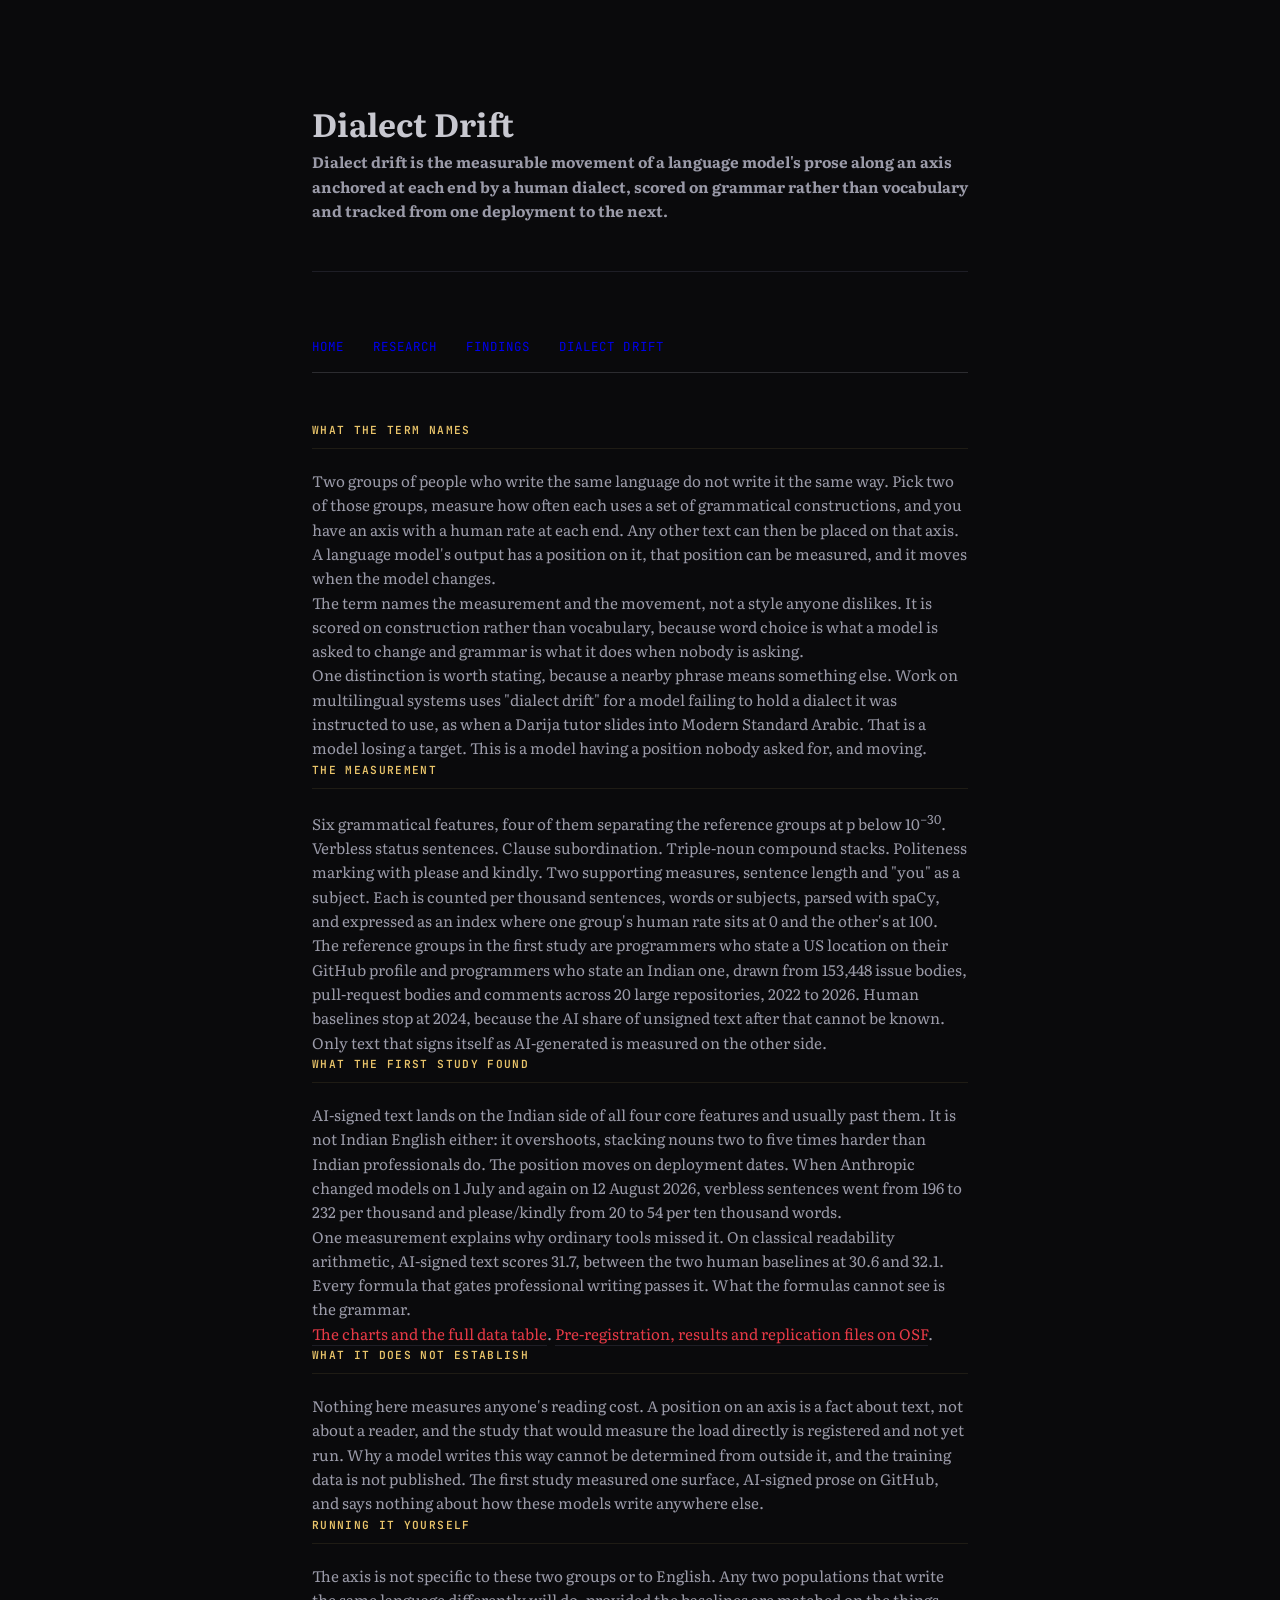
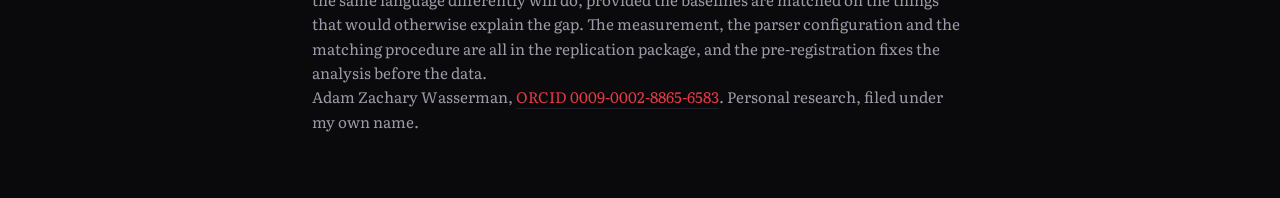
==== public/dialect-drift.html @ 762c06ed "Give Dialect Drift its own page The term had a section under Findings, and a section does not rank. " ====
<!DOCTYPE html>
<html lang="en">
<head>
<meta charset="UTF-8">
<meta name="google-site-verification" content="Gha3lzxGv1ZKmtLuO9eOexTvPUUYBk0QERaucY58g7Y">
<meta name="viewport" content="width=device-width, initial-scale=1.0">
<title>Dialect Drift</title>
<meta name="description" content="Dialect drift is the measurable movement of a language model's prose along an axis anchored at each end by a human dialect, scored on grammar rather than vocabulary and tracked from one deployment to the next.">
<meta name="author" content="Adam Zachary Wasserman">
<meta name="robots" content="index, follow">
<link rel="canonical" href="https://adamzacharywasserman.com/dialect-drift.html">

<meta property="og:type" content="article">
<meta property="og:title" content="Dialect Drift">
<meta property="og:description" content="Dialect drift is the measurable movement of a language model's prose along an axis anchored at each end by a human dialect, scored on grammar rather than vocabulary and tracked from one deployment to the next.">
<meta property="og:url" content="https://adamzacharywasserman.com/dialect-drift.html">
<meta property="og:site_name" content="Adam Zachary Wasserman">

<meta name="twitter:card" content="summary_large_image">
<meta name="twitter:title" content="Dialect Drift">
<meta name="twitter:description" content="Dialect drift is the measurable movement of a language model's prose along an axis anchored at each end by a human dialect, scored on grammar rather than vocabulary and tracked from one deployment to the next.">
<meta property="og:image" content="https://adamzacharywasserman.com/og-image.png">
<meta name="twitter:image" content="https://adamzacharywasserman.com/og-image.png">

<link rel="preconnect" href="https://fonts.gstatic.com" crossorigin>
<link href="https://fonts.googleapis.com/css2?family=JetBrains+Mono:wght@400;600;700&family=Literata:ital,wght@0,400;0,700;1,400&display=swap" rel="stylesheet">
<link rel="stylesheet" href="style.css">

<script type="application/ld+json">
{
  "@context": "https://schema.org",
  "@graph": [
    {
      "@type": "DefinedTerm",
      "@id": "https://adamzacharywasserman.com/dialect-drift.html#term",
      "name": "Dialect Drift",
      "alternateName": "dialect drift",
      "description": "The measurable movement of a language model's prose along an axis anchored at each end by a human dialect, scored on grammar rather than vocabulary and tracked from one deployment to the next.",
      "inDefinedTermSet": {
        "@type": "DefinedTermSet",
        "name": "Honest measurement terms",
        "url": "https://adamzacharywasserman.com/dialect-drift.html"
      },
      "url": "https://adamzacharywasserman.com/dialect-drift.html"
    },
    {
      "@type": "ScholarlyArticle",
      "headline": "Dialect Drift: Indian-English dialect features in AI-signed GitHub prose",
      "about": { "@id": "https://adamzacharywasserman.com/dialect-drift.html#term" },
      "author": {
        "@type": "Person",
        "name": "Adam Zachary Wasserman",
        "identifier": "https://orcid.org/0009-0002-8865-6583",
        "url": "https://adamzacharywasserman.com/"
      },
      "url": "https://osf.io/ctj3b/",
      "datePublished": "2026-08-30"
    }
  ]
}
</script>
</head>
<body>

<main class="hub">

  <header class="hub__identity">
    <h1>Dialect Drift</h1>
    <p class="hub__item-desc"><strong>Dialect drift is the measurable movement of a language model's prose along an axis anchored at each end by a human dialect, scored on grammar rather than vocabulary and tracked from one deployment to the next.</strong></p>
  </header>

  <nav class="hub__nav" aria-label="Sections">
    <a href="/">Home</a>
    <a href="/research.html">Research</a>
    <a href="/findings.html">Findings</a>
    <a href="/dialect-drift.html">Dialect Drift</a>
  </nav>

  <h2 class="hub__section-title hub__section-title--gold">What the term names</h2>

  <p class="hub__item-desc">Two groups of people who write the same language do not write it the same way. Pick two of those groups, measure how often each uses a set of grammatical constructions, and you have an axis with a human rate at each end. Any other text can then be placed on that axis. A language model's output has a position on it, that position can be measured, and it moves when the model changes.</p>

  <p class="hub__item-desc">The term names the measurement and the movement, not a style anyone dislikes. It is scored on construction rather than vocabulary, because word choice is what a model is asked to change and grammar is what it does when nobody is asking.</p>

  <p class="hub__item-desc">One distinction is worth stating, because a nearby phrase means something else. Work on multilingual systems uses "dialect drift" for a model failing to hold a dialect it was instructed to use, as when a Darija tutor slides into Modern Standard Arabic. That is a model losing a target. This is a model having a position nobody asked for, and moving.</p>

  <h2 class="hub__section-title hub__section-title--gold">The measurement</h2>

  <p class="hub__item-desc">Six grammatical features, four of them separating the reference groups at p below 10<sup>&minus;30</sup>. Verbless status sentences. Clause subordination. Triple-noun compound stacks. Politeness marking with please and kindly. Two supporting measures, sentence length and "you" as a subject. Each is counted per thousand sentences, words or subjects, parsed with spaCy, and expressed as an index where one group's human rate sits at 0 and the other's at 100.</p>

  <p class="hub__item-desc">The reference groups in the first study are programmers who state a US location on their GitHub profile and programmers who state an Indian one, drawn from 153,448 issue bodies, pull-request bodies and comments across 20 large repositories, 2022 to 2026. Human baselines stop at 2024, because the AI share of unsigned text after that cannot be known. Only text that signs itself as AI-generated is measured on the other side.</p>

  <h2 class="hub__section-title hub__section-title--gold">What the first study found</h2>

  <p class="hub__item-desc">AI-signed text lands on the Indian side of all four core features and usually past them. It is not Indian English either: it overshoots, stacking nouns two to five times harder than Indian professionals do. The position moves on deployment dates. When Anthropic changed models on 1 July and again on 12 August 2026, verbless sentences went from 196 to 232 per thousand and please/kindly from 20 to 54 per ten thousand words.</p>

  <p class="hub__item-desc">One measurement explains why ordinary tools missed it. On classical readability arithmetic, AI-signed text scores 31.7, between the two human baselines at 30.6 and 32.1. Every formula that gates professional writing passes it. What the formulas cannot see is the grammar.</p>

  <p class="hub__item-desc"><a href="/findings.html">The charts and the full data table</a>. <a href="https://osf.io/ctj3b/">Pre-registration, results and replication files on OSF</a>.</p>

  <h2 class="hub__section-title hub__section-title--gold">What it does not establish</h2>

  <p class="hub__item-desc">Nothing here measures anyone's reading cost. A position on an axis is a fact about text, not about a reader, and the study that would measure the load directly is registered and not yet run. Why a model writes this way cannot be determined from outside it, and the training data is not published. The first study measured one surface, AI-signed prose on GitHub, and says nothing about how these models write anywhere else.</p>

  <h2 class="hub__section-title hub__section-title--gold">Running it yourself</h2>

  <p class="hub__item-desc">The axis is not specific to these two groups or to English. Any two populations that write the same language differently will do, provided the baselines are matched on the things that would otherwise explain the gap. The measurement, the parser configuration and the matching procedure are all in the replication package, and the pre-registration fixes the analysis before the data.</p>

  <p class="hub__item-desc">Adam Zachary Wasserman, <a href="https://orcid.org/0009-0002-8865-6583">ORCID 0009-0002-8865-6583</a>. Personal research, filed under my own name.</p>

</main>

</body>
</html>
---- public/style.css ----
/* Adam Zachary Wasserman — Hub Page */

:root {
  --bg: #0a0a0c;
  --surface: #111116;
  --border: #1e1e26;
  --border-warm: #2a2520;
  --text: #c8c8d0;
  --text-dim: #9a9aa8;
  --text-bright: #e8e8f0;
  --red: #e63946;
  --red-dim: #e6394618;
  --green: #2a9d8f;
  --green-dim: #2a9d8f18;
  --gold: #e9c46a;
  --gold-dim: #e9c46a18;
  --mono: 'JetBrains Mono', 'JetBrains Mono Fallback', monospace;
  --serif: 'Literata', 'Literata Fallback', Georgia, serif;
}

@font-face {
  font-family: 'JetBrains Mono Fallback';
  src: local('Courier New'), local('Courier');
  size-adjust: 95%;
  ascent-override: 100%;
  descent-override: 25%;
  line-gap-override: 0%;
}

@font-face {
  font-family: 'Literata Fallback';
  src: local('Georgia'), local('Times New Roman');
  size-adjust: 103%;
  ascent-override: 95%;
  descent-override: 25%;
  line-gap-override: 0%;
}

* {
  margin: 0;
  padding: 0;
  box-sizing: border-box;
}

html {
  font-size: 16px;
  scroll-behavior: smooth;
}

body {
  background: var(--bg);
  color: var(--text);
  font-family: var(--serif);
  line-height: 1.7;
  -webkit-font-smoothing: antialiased;
  -moz-osx-font-smoothing: grayscale;
  overflow-x: hidden;
}

/* ===== LAYOUT ===== */

.hub {
  max-width: 720px;
  margin: 0 auto;
  padding: 6rem 2rem 4rem;
}

/* ===== IDENTITY BLOCK ===== */

.hub__identity {
  margin-bottom: 4rem;
  padding-bottom: 3rem;
  border-bottom: 1px solid var(--border);
}

.hub__name {
  font-family: var(--mono);
  font-size: clamp(1.8rem, 4vw, 2.8rem);
  font-weight: 700;
  color: var(--text-bright);
  letter-spacing: -0.03em;
  line-height: 1.2;
  margin-bottom: 0.75rem;
}

.hub__tagline {
  font-family: var(--serif);
  font-size: 1.05rem;
  color: var(--text-dim);
  font-style: italic;
  margin-bottom: 0.25rem;
}

.hub__location {
  font-family: var(--mono);
  font-size: 0.75rem;
  color: var(--text-dim);
  letter-spacing: 0.06em;
  text-transform: uppercase;
}

.hub__location a {
  color: var(--text);
  text-decoration: none;
  border-bottom: 1px solid var(--border);
  transition: border-color 0.2s;
}

.hub__location a:hover {
  border-color: var(--red);
}

/* ===== SECTIONS ===== */

.hub__section {
  margin-bottom: 3.5rem;
}

.hub__section-title {
  font-family: var(--mono);
  font-size: 0.7rem;
  font-weight: 600;
  letter-spacing: 0.12em;
  text-transform: uppercase;
  color: var(--red);
  margin-bottom: 1.25rem;
  padding-bottom: 0.5rem;
  border-bottom: 1px solid var(--red-dim);
}

.hub__section-title--green {
  color: var(--green);
  border-bottom-color: var(--green-dim);
}

.hub__section-title--gold {
  color: var(--gold);
  border-bottom-color: var(--gold-dim);
}

/* ===== ITEMS ===== */

.hub__item {
  margin-bottom: 1.5rem;
}

.hub__item-name {
  font-family: var(--mono);
  font-size: 0.9rem;
  font-weight: 600;
  color: var(--text-bright);
  margin-bottom: 0.2rem;
}

.hub__item-name a {
  color: var(--text-bright);
  text-decoration: none;
  border-bottom: 1px solid var(--border);
  transition: border-color 0.2s;
}

.hub__item-name a:hover {
  border-color: var(--red);
}

.hub__item-desc {
  font-size: 0.95rem;
  color: var(--text-dim);
  line-height: 1.6;
}

.hub__item-desc a {
  color: var(--red);
  text-decoration: none;
  border-bottom: 1px solid var(--border);
  transition: border-color 0.2s;
}

.hub__item-desc a:hover {
  border-color: var(--red);
}

/* ===== ITEM LINK LINE ===== */

.hub__item-link {
  font-family: var(--mono);
  font-size: 0.8rem;
  margin-top: 0.4rem;
}

.hub__item-link + .hub__item-link {
  margin-top: 0.2rem;
}

.hub__item-link a {
  color: var(--red);
  text-decoration: none;
  border-bottom: 1px solid var(--red-dim);
  transition: border-color 0.2s;
}

.hub__item-link a:hover {
  border-color: var(--red);
}

/* ===== PROJECT TABLE ===== */

.hub__table {
  width: 100%;
  border-collapse: collapse;
  margin-top: 0.5rem;
}

.hub__table th {
  font-family: var(--mono);
  font-size: 0.65rem;
  font-weight: 600;
  letter-spacing: 0.1em;
  text-transform: uppercase;
  color: var(--text-dim);
  text-align: left;
  padding: 0.5rem 0.75rem 0.5rem 0;
  border-bottom: 1px solid var(--border);
}

.hub__table td {
  font-size: 0.9rem;
  padding: 0.6rem 0.75rem 0.6rem 0;
  border-bottom: 1px solid var(--border);
  vertical-align: top;
}

.hub__table td:first-child {
  font-family: var(--mono);
  font-size: 0.85rem;
  font-weight: 600;
  color: var(--text-bright);
  white-space: nowrap;
}

.hub__table td:first-child a {
  color: var(--text-bright);
  text-decoration: none;
  border-bottom: 1px solid var(--border);
  transition: border-color 0.2s;
}

.hub__table td:first-child a:hover {
  border-color: var(--green);
}

.hub__table td:last-child {
  color: var(--text-dim);
}

/* ===== BACKGROUND BLOCK ===== */

.hub__prose {
  font-size: 0.95rem;
  line-height: 1.75;
  color: var(--text);
}

.hub__prose p + p {
  margin-top: 1rem;
}

/* ===== LINKS LIST ===== */

.hub__links {
  list-style: none;
}

.hub__links li {
  margin-bottom: 0.6rem;
}

.hub__links a {
  font-family: var(--mono);
  font-size: 0.85rem;
  color: var(--text);
  text-decoration: none;
  border-bottom: 1px solid var(--border);
  transition: border-color 0.2s, color 0.2s;
}

.hub__links a:hover {
  color: var(--text-bright);
  border-color: var(--text-dim);
}

.hub__links .hub__link-label {
  color: var(--text-dim);
  font-family: var(--serif);
  font-size: 0.85rem;
  margin-left: 0.5rem;
}

/* ===== CONTACT ===== */

.hub__contact {
  margin-top: 4rem;
  padding-top: 2rem;
  border-top: 1px solid var(--border);
}

.hub__contact-list {
  list-style: none;
  display: flex;
  flex-wrap: wrap;
  gap: 1.5rem;
}

.hub__contact-list a {
  font-family: var(--mono);
  font-size: 0.8rem;
  color: var(--text-dim);
  text-decoration: none;
  letter-spacing: 0.02em;
  transition: color 0.2s;
}

.hub__contact-list a:hover {
  color: var(--text-bright);
}

/* ===== RESPONSIVE ===== */

@media (max-width: 600px) {
  .hub {
    padding: 4rem 1.25rem 3rem;
  }

  .hub__table td:first-child {
    white-space: normal;
  }

  .hub__contact-list {
    flex-direction: column;
    gap: 0.75rem;
  }
}

/* Section navigation. Added 2026-08-29 when the hub was split into three
   pages: the front page, the full research apparatus, and shorter findings.
   The index had reached 1,967 words with two overlapping research sections
   carrying half of it, so a reader met the same material twice. */
.hub__nav {
  display: flex;
  gap: 1.75rem;
  margin: 0 0 3rem;
  padding-bottom: 0.9rem;
  border-bottom: 1px solid currentColor;
  border-color: color-mix(in srgb, currentColor 18%, transparent);
  font-family: 'JetBrains Mono', ui-monospace, monospace;
  font-size: 0.78rem;
  letter-spacing: 0.09em;
  text-transform: uppercase;
}
.hub__nav a { text-decoration: none; opacity: 1; }
.hub__nav a[aria-current="page"] { opacity: 0.55; }
.hub__nav a:hover { text-decoration: underline; }
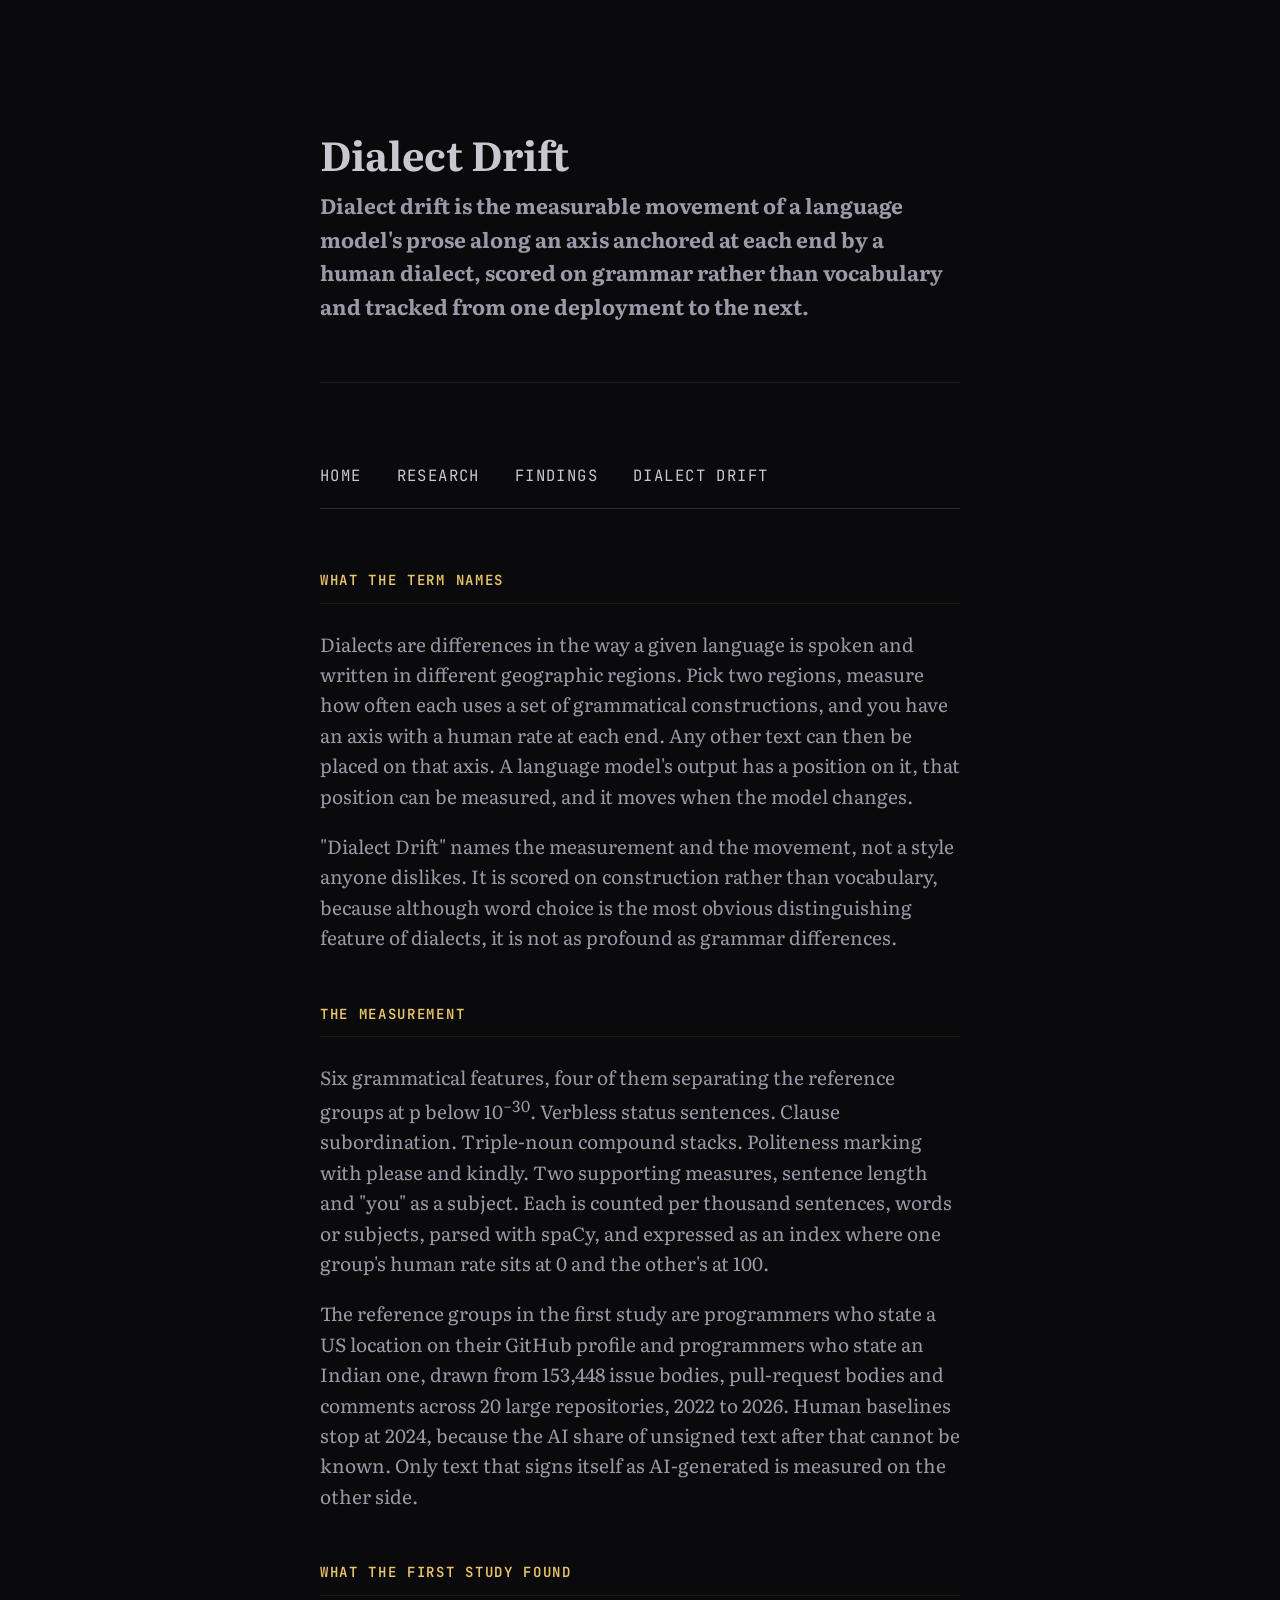
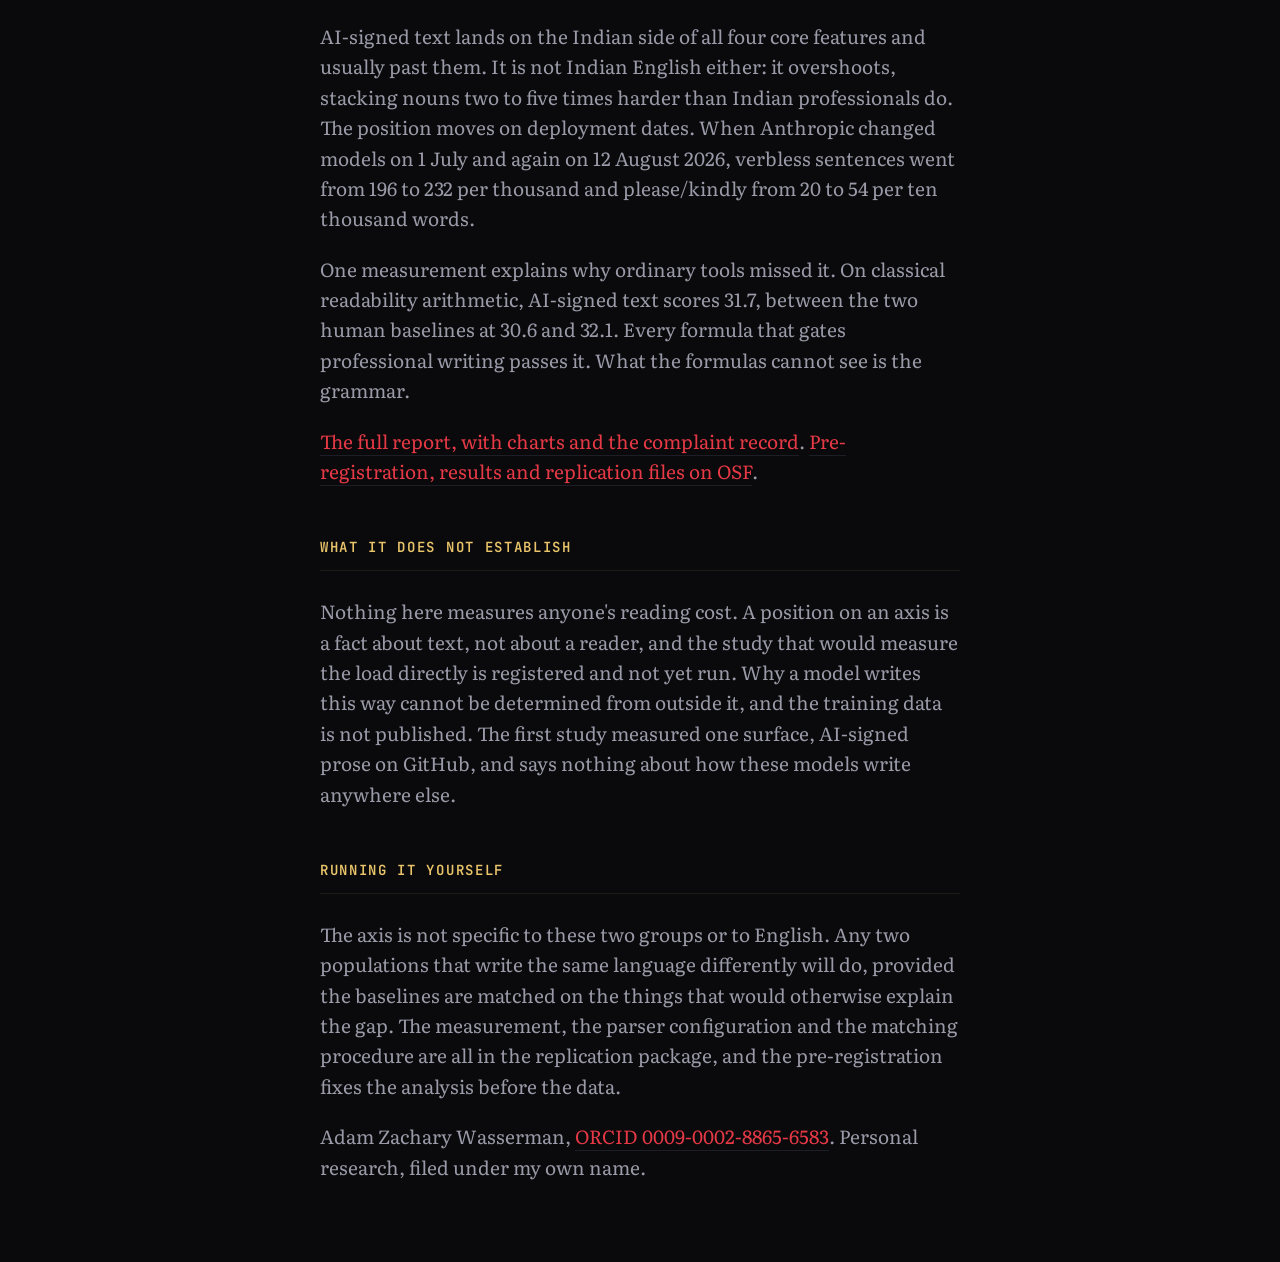
==== commit ed536728: "Ship Dialect Drift: favicon, nav contrast fix, and the full report page Site-wide favicon (was a bar" ====
--- a/public/dialect-drift.html
+++ b/public/dialect-drift.html
@@ -1,6 +1,7 @@
 <!DOCTYPE html>
 <html lang="en">
 <head>
+<link rel="icon" type="image/svg+xml" href="/favicon.svg">
 <meta charset="UTF-8">
 <meta name="google-site-verification" content="Gha3lzxGv1ZKmtLuO9eOexTvPUUYBk0QERaucY58g7Y">
 <meta name="viewport" content="width=device-width, initial-scale=1.0">
@@ -19,12 +20,20 @@
 <meta name="twitter:card" content="summary_large_image">
 <meta name="twitter:title" content="Dialect Drift">
 <meta name="twitter:description" content="Dialect drift is the measurable movement of a language model's prose along an axis anchored at each end by a human dialect, scored on grammar rather than vocabulary and tracked from one deployment to the next.">
-<meta property="og:image" content="https://adamzacharywasserman.com/og-image.png">
-<meta name="twitter:image" content="https://adamzacharywasserman.com/og-image.png">
+<meta property="og:image" content="https://adamzacharywasserman.com/dialect-drift-card.png">
+<meta name="twitter:image" content="https://adamzacharywasserman.com/dialect-drift-card.png">
 
 <link rel="preconnect" href="https://fonts.gstatic.com" crossorigin>
 <link href="https://fonts.googleapis.com/css2?family=JetBrains+Mono:wght@400;600;700&family=Literata:ital,wght@0,400;0,700;1,400&display=swap" rel="stylesheet">
-<link rel="stylesheet" href="style.css">
+<link rel="stylesheet" href="style.css?v=2">
+
+<style>
+/* This page runs several paragraphs per section, which the shared sheet has
+   never had to space. Scoped here so the other pages are untouched. */
+.hub__item-desc + .hub__item-desc { margin-top: 1rem; }
+.hub__item-desc + .hub__section-title { margin-top: 2.5rem; }
+.hub__identity .hub__item-desc { font-size: 1.05rem; }
+</style>
 
 <script type="application/ld+json">
 {
@@ -78,15 +87,13 @@
 
   <h2 class="hub__section-title hub__section-title--gold">What the term names</h2>
 
-  <p class="hub__item-desc">Two groups of people who write the same language do not write it the same way. Pick two of those groups, measure how often each uses a set of grammatical constructions, and you have an axis with a human rate at each end. Any other text can then be placed on that axis. A language model's output has a position on it, that position can be measured, and it moves when the model changes.</p>
+  <p class="hub__item-desc">Dialects are differences in the way a given language is spoken and written in different geographic regions. Pick two regions, measure how often each uses a set of grammatical constructions, and you have an axis with a human rate at each end. Any other text can then be placed on that axis. A language model's output has a position on it, that position can be measured, and it moves when the model changes.</p>
 
-  <p class="hub__item-desc">The term names the measurement and the movement, not a style anyone dislikes. It is scored on construction rather than vocabulary, because word choice is what a model is asked to change and grammar is what it does when nobody is asking.</p>
-
-  <p class="hub__item-desc">One distinction is worth stating, because a nearby phrase means something else. Work on multilingual systems uses "dialect drift" for a model failing to hold a dialect it was instructed to use, as when a Darija tutor slides into Modern Standard Arabic. That is a model losing a target. This is a model having a position nobody asked for, and moving.</p>
+  <p class="hub__item-desc">"Dialect Drift" names the measurement and the movement, not a style anyone dislikes. It is scored on construction rather than vocabulary, because although word choice is the most obvious distinguishing feature of dialects, it is not as profound as grammar differences.</p>
 
   <h2 class="hub__section-title hub__section-title--gold">The measurement</h2>
 
-  <p class="hub__item-desc">Six grammatical features, four of them separating the reference groups at p below 10<sup>&minus;30</sup>. Verbless status sentences. Clause subordination. Triple-noun compound stacks. Politeness marking with please and kindly. Two supporting measures, sentence length and "you" as a subject. Each is counted per thousand sentences, words or subjects, parsed with spaCy, and expressed as an index where one group's human rate sits at 0 and the other's at 100.</p>
+  <p class="hub__item-desc">Six grammatical features, four of them separating the reference groups at p below 10<sup>−30</sup>. Verbless status sentences. Clause subordination. Triple-noun compound stacks. Politeness marking with please and kindly. Two supporting measures, sentence length and "you" as a subject. Each is counted per thousand sentences, words or subjects, parsed with spaCy, and expressed as an index where one group's human rate sits at 0 and the other's at 100.</p>
 
   <p class="hub__item-desc">The reference groups in the first study are programmers who state a US location on their GitHub profile and programmers who state an Indian one, drawn from 153,448 issue bodies, pull-request bodies and comments across 20 large repositories, 2022 to 2026. Human baselines stop at 2024, because the AI share of unsigned text after that cannot be known. Only text that signs itself as AI-generated is measured on the other side.</p>
 
@@ -96,7 +103,7 @@
 
   <p class="hub__item-desc">One measurement explains why ordinary tools missed it. On classical readability arithmetic, AI-signed text scores 31.7, between the two human baselines at 30.6 and 32.1. Every formula that gates professional writing passes it. What the formulas cannot see is the grammar.</p>
 
-  <p class="hub__item-desc"><a href="/findings.html">The charts and the full data table</a>. <a href="https://osf.io/ctj3b/">Pre-registration, results and replication files on OSF</a>.</p>
+  <p class="hub__item-desc"><a href="/dialect-drift-report.html">The full report, with charts and the complaint record</a>. <a href="https://osf.io/ctj3b/">Pre-registration, results and replication files on OSF</a>.</p>
 
   <h2 class="hub__section-title hub__section-title--gold">What it does not establish</h2>
 
@@ -106,9 +113,7 @@
 
   <p class="hub__item-desc">The axis is not specific to these two groups or to English. Any two populations that write the same language differently will do, provided the baselines are matched on the things that would otherwise explain the gap. The measurement, the parser configuration and the matching procedure are all in the replication package, and the pre-registration fixes the analysis before the data.</p>
 
-  <p class="hub__item-desc">Adam Zachary Wasserman, <a href="https://orcid.org/0009-0002-8865-6583">ORCID 0009-0002-8865-6583</a>. Personal research, filed under my own name.</p>
-
-</main>
+  <p class="hub__item-desc">Adam Zachary Wasserman, <a href="https://orcid.org/0009-0002-8865-6583">ORCID 0009-0002-8865-6583</a>. Personal research, filed under my own name.</p></main>
 
 </body>
 </html>
--- a/public/style.css
+++ b/public/style.css
@@ -43,7 +43,9 @@
 }
 
 html {
-  font-size: 16px;
+  /* 125% of the previous 16px. Every size on the site is in rem, so this
+     one number moves all of them and keeps the proportions intact. */
+  font-size: 20px;
   scroll-behavior: smooth;
 }
 
@@ -357,6 +359,12 @@
   letter-spacing: 0.09em;
   text-transform: uppercase;
 }
-.hub__nav a { text-decoration: none; opacity: 1; }
+/* The nav never set a colour, so every link on every page fell back to the
+   browser default #0000EE: 2.10 against this background, against the 4.5 WCAG
+   AA asks for. :visited is stated too, or the browser supplies its purple the
+   moment someone has been to the page. */
+.hub__nav a,
+.hub__nav a:visited { color: var(--text); text-decoration: none; opacity: 1; }
+.hub__nav a:focus-visible { outline: 2px solid var(--gold); outline-offset: 3px; }
 .hub__nav a[aria-current="page"] { opacity: 0.55; }
-.hub__nav a:hover { text-decoration: underline; }
+.hub__nav a:hover { color: var(--text-bright); text-decoration: underline; }
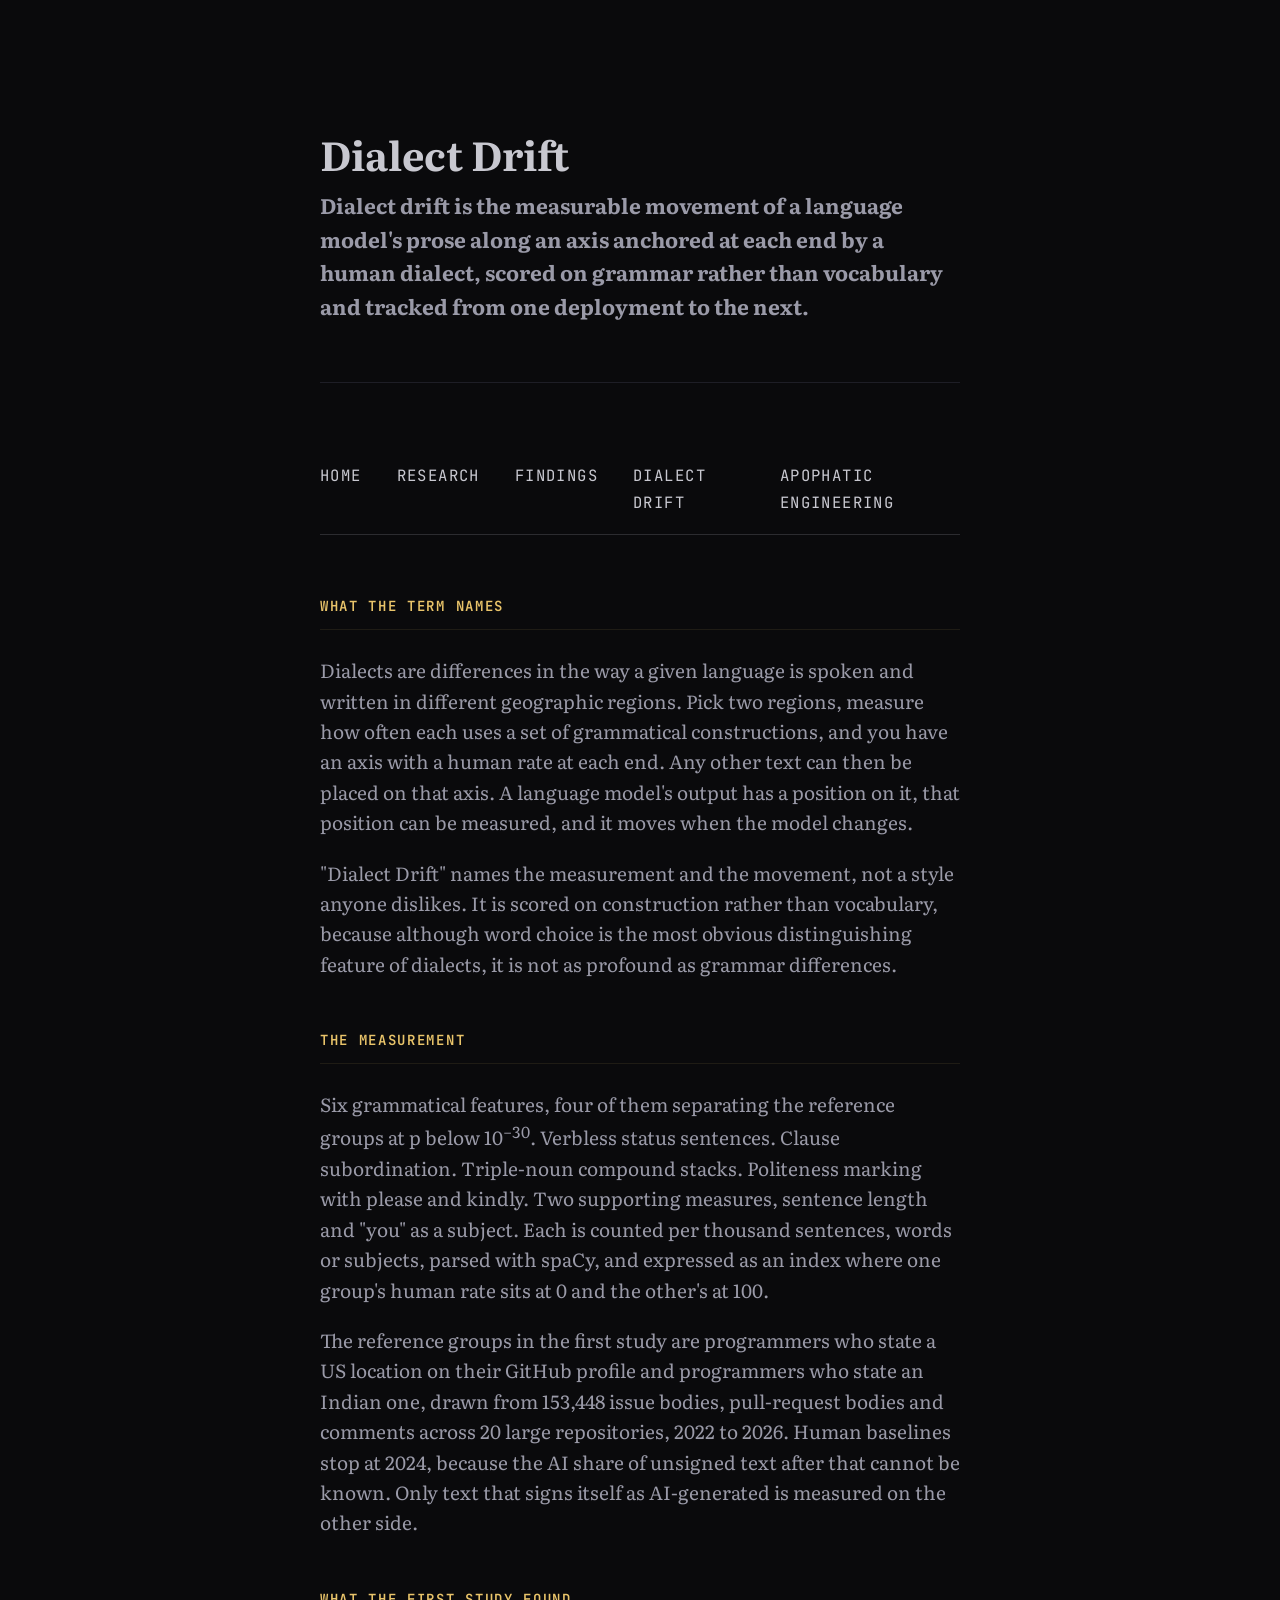
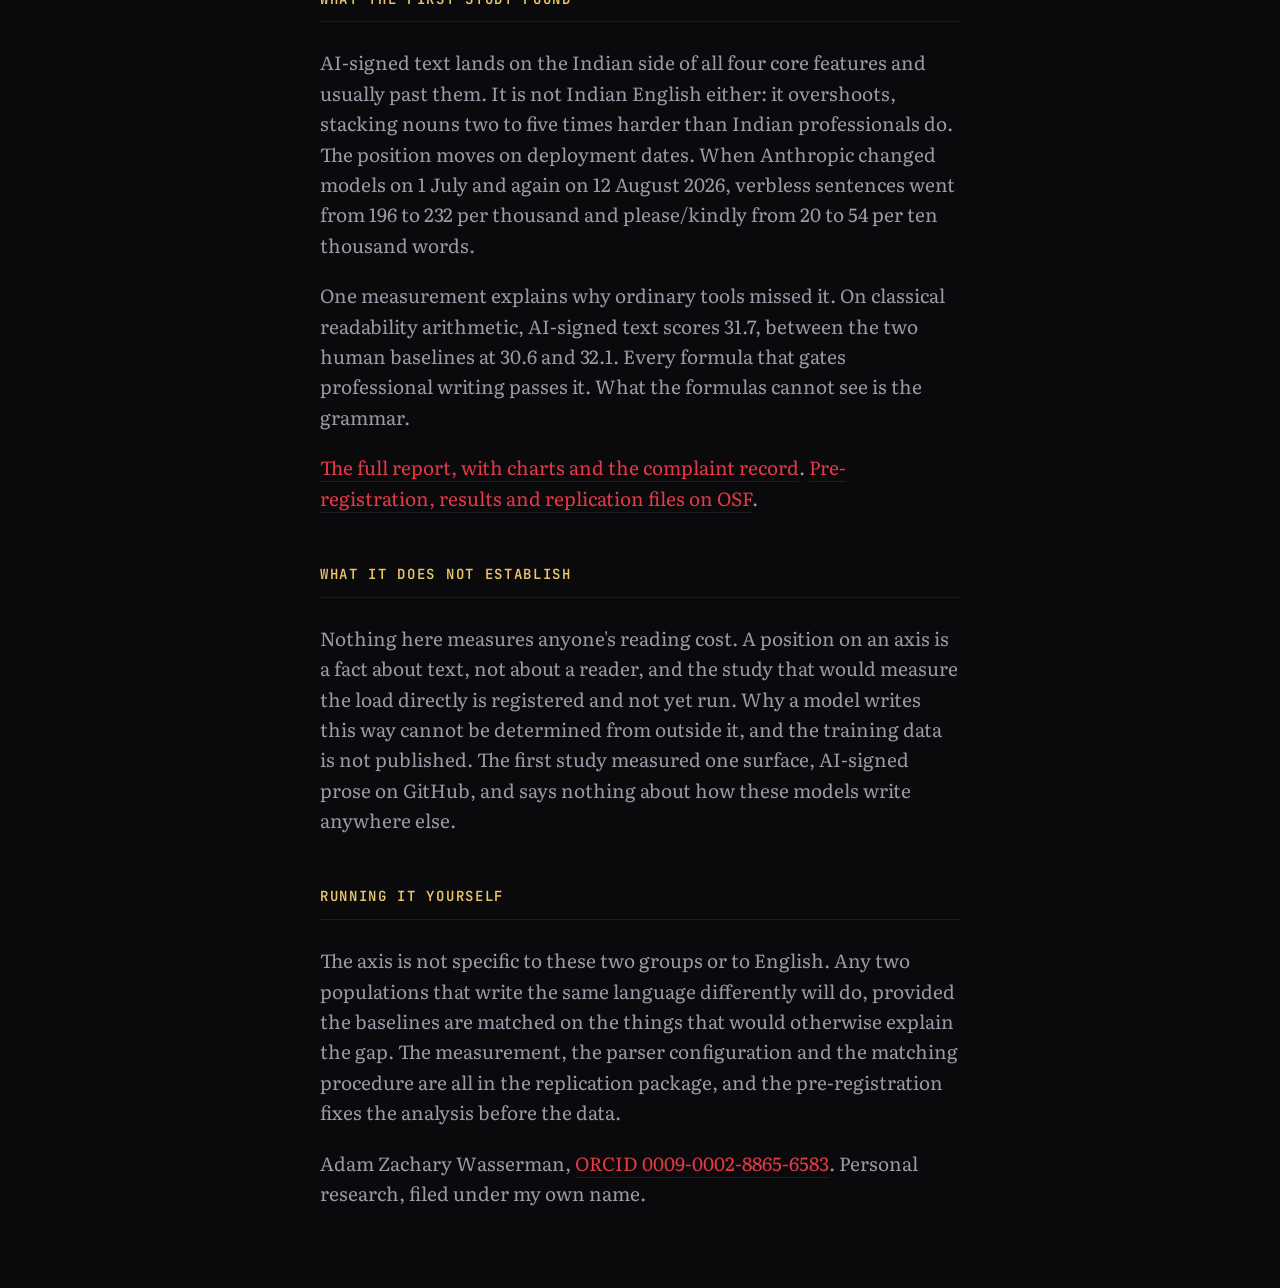
==== commit 41c351ee: "Publish the Apophatic Engineering term page, staking the phrase Google's AI Overview already synthes" ====
--- a/public/dialect-drift.html
+++ b/public/dialect-drift.html
@@ -83,6 +83,7 @@
     <a href="/research.html">Research</a>
     <a href="/findings.html">Findings</a>
     <a href="/dialect-drift.html">Dialect Drift</a>
+    <a href="/apophatic-engineering.html">Apophatic Engineering</a>
   </nav>
 
   <h2 class="hub__section-title hub__section-title--gold">What the term names</h2>
